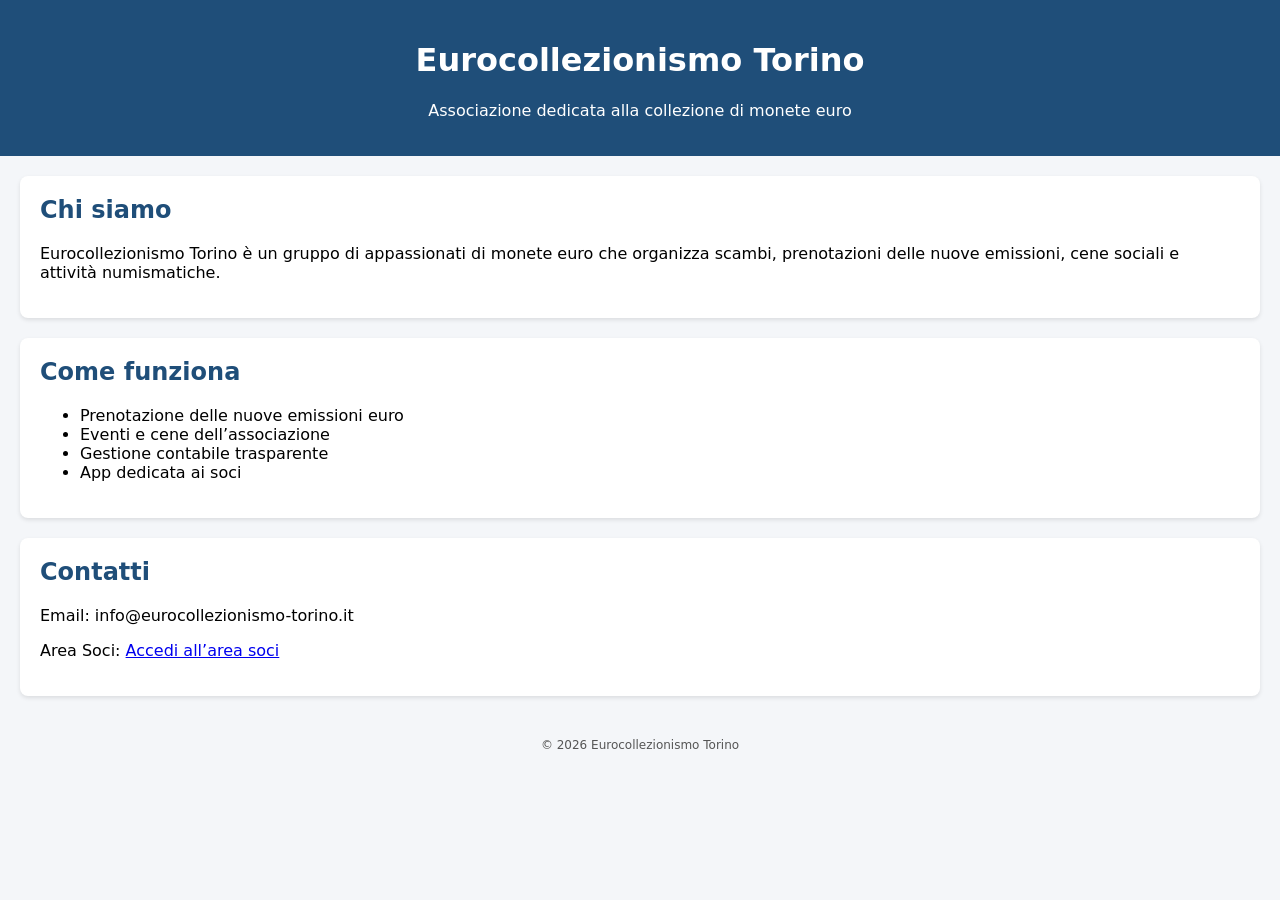
==== index.html @ b510346f "Add files via upload" ====
<!DOCTYPE html>
<html lang="it">
<head>
  <meta charset="UTF-8">
  <title>Eurocollezionismo Torino</title>
  <meta name="viewport" content="width=device-width, initial-scale=1">
  <link rel="stylesheet" href="style.css">
</head>
<body>

<header>
  <h1>Eurocollezionismo Torino</h1>
  <p>Associazione dedicata alla collezione di monete euro</p>
</header>

<section>
  <h2>Chi siamo</h2>
  <p>Eurocollezionismo Torino è un gruppo di appassionati di monete euro che organizza scambi, prenotazioni delle nuove emissioni, cene sociali e attività numismatiche.</p>
</section>

<section>
  <h2>Come funziona</h2>
  <ul>
    <li>Prenotazione delle nuove emissioni euro</li>
    <li>Eventi e cene dell’associazione</li>
    <li>Gestione contabile trasparente</li>
    <li>App dedicata ai soci</li>
  </ul>
</section>

<section>
  <h2>Contatti</h2>
  <p>Email: info@eurocollezionismo-torino.it</p>
  <p>Area Soci: <a href="#">Accedi all’area soci</a></p>
</section>

<footer>
  <p>© 2026 Eurocollezionismo Torino</p>
</footer>

</body>
</html>
---- style.css ----
body {
  font-family: system-ui, sans-serif;
  margin: 0;
  background: #f4f6f9;
}

header {
  background: #1f4e79;
  color: white;
  padding: 20px;
  text-align: center;
}

section {
  background: white;
  margin: 20px;
  padding: 20px;
  border-radius: 8px;
  box-shadow: 0 2px 4px rgba(0,0,0,0.1);
}

h2 {
  margin-top: 0;
  color: #1f4e79;
}

footer {
  text-align: center;
  padding: 10px;
  font-size: 12px;
  color: #555;
}
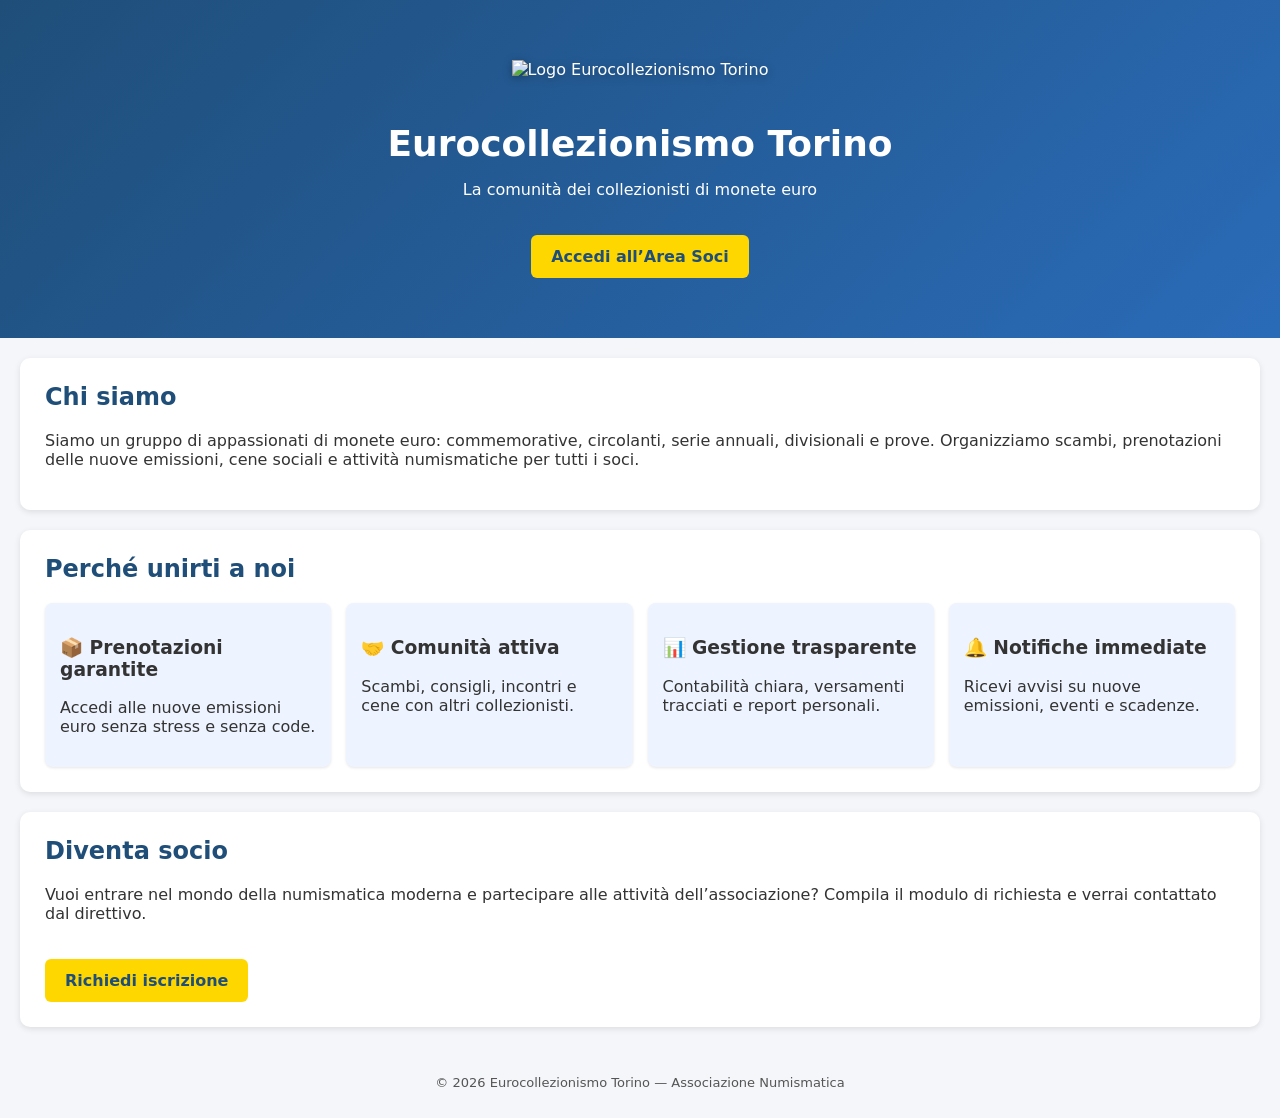
==== commit 897465ef: "Add files via upload" ====
--- a/index.html
+++ b/index.html
@@ -8,34 +8,55 @@
 </head>
 <body>
 
-<header>
+<header class="hero">
+  <img src="img/logo.png" alt="Logo Eurocollezionismo Torino" class="logo">
   <h1>Eurocollezionismo Torino</h1>
-  <p>Associazione dedicata alla collezione di monete euro</p>
+  <p>La comunità dei collezionisti di monete euro</p>
+  <a class="cta-button" href="#">Accedi all’Area Soci</a>
 </header>
 
 <section>
   <h2>Chi siamo</h2>
-  <p>Eurocollezionismo Torino è un gruppo di appassionati di monete euro che organizza scambi, prenotazioni delle nuove emissioni, cene sociali e attività numismatiche.</p>
+  <p>
+    Siamo un gruppo di appassionati di monete euro: commemorative, circolanti, serie annuali,
+    divisionali e prove. Organizziamo scambi, prenotazioni delle nuove emissioni, cene sociali
+    e attività numismatiche per tutti i soci.
+  </p>
 </section>
 
 <section>
-  <h2>Come funziona</h2>
-  <ul>
-    <li>Prenotazione delle nuove emissioni euro</li>
-    <li>Eventi e cene dell’associazione</li>
-    <li>Gestione contabile trasparente</li>
-    <li>App dedicata ai soci</li>
-  </ul>
+  <h2>Perché unirti a noi</h2>
+  <div class="grid">
+    <div class="card">
+      <h3>📦 Prenotazioni garantite</h3>
+      <p>Accedi alle nuove emissioni euro senza stress e senza code.</p>
+    </div>
+    <div class="card">
+      <h3>🤝 Comunità attiva</h3>
+      <p>Scambi, consigli, incontri e cene con altri collezionisti.</p>
+    </div>
+    <div class="card">
+      <h3>📊 Gestione trasparente</h3>
+      <p>Contabilità chiara, versamenti tracciati e report personali.</p>
+    </div>
+    <div class="card">
+      <h3>🔔 Notifiche immediate</h3>
+      <p>Ricevi avvisi su nuove emissioni, eventi e scadenze.</p>
+    </div>
+  </div>
 </section>
 
 <section>
-  <h2>Contatti</h2>
-  <p>Email: info@eurocollezionismo-torino.it</p>
-  <p>Area Soci: <a href="#">Accedi all’area soci</a></p>
+  <h2>Diventa socio</h2>
+  <p>
+    Vuoi entrare nel mondo della numismatica moderna e partecipare alle attività dell’associazione?
+    Compila il modulo di richiesta e verrai contattato dal direttivo.
+  </p>
+  <a class="cta-button" href="#">Richiedi iscrizione</a>
 </section>
 
 <footer>
-  <p>© 2026 Eurocollezionismo Torino</p>
+  <p>© 2026 Eurocollezionismo Torino — Associazione Numismatica</p>
 </footer>
 
 </body>
--- a/style.css
+++ b/style.css
@@ -2,21 +2,38 @@
   font-family: system-ui, sans-serif;
   margin: 0;
   background: #f4f6f9;
+  color: #333;
 }
 
-header {
-  background: #1f4e79;
+.hero {
+  background: linear-gradient(135deg, #1f4e79, #2a6bb8);
   color: white;
-  padding: 20px;
+  padding: 60px 20px;
   text-align: center;
+}
+
+.hero h1 {
+  font-size: 36px;
+  margin-bottom: 10px;
+}
+
+.cta-button {
+  display: inline-block;
+  background: #ffd700;
+  color: #1f4e79;
+  padding: 12px 20px;
+  border-radius: 6px;
+  font-weight: bold;
+  text-decoration: none;
+  margin-top: 20px;
 }
 
 section {
   background: white;
   margin: 20px;
-  padding: 20px;
-  border-radius: 8px;
-  box-shadow: 0 2px 4px rgba(0,0,0,0.1);
+  padding: 25px;
+  border-radius: 10px;
+  box-shadow: 0 2px 6px rgba(0,0,0,0.1);
 }
 
 h2 {
@@ -24,9 +41,33 @@
   color: #1f4e79;
 }
 
+.grid {
+  display: grid;
+  grid-template-columns: repeat(auto-fit, minmax(220px, 1fr));
+  gap: 15px;
+}
+
+.card {
+  background: #eef4ff;
+  padding: 15px;
+  border-radius: 8px;
+  box-shadow: 0 1px 3px rgba(0,0,0,0.1);
+}
+
+.features li {
+  margin: 8px 0;
+  font-size: 16px;
+}
+
 footer {
   text-align: center;
-  padding: 10px;
-  font-size: 12px;
+  padding: 15px;
+  font-size: 13px;
   color: #555;
 }
+.logo {
+  width: 120px;
+  height: auto;
+  margin-bottom: 20px;
+  filter: drop-shadow(0 2px 4px rgba(0,0,0,0.3));
+}
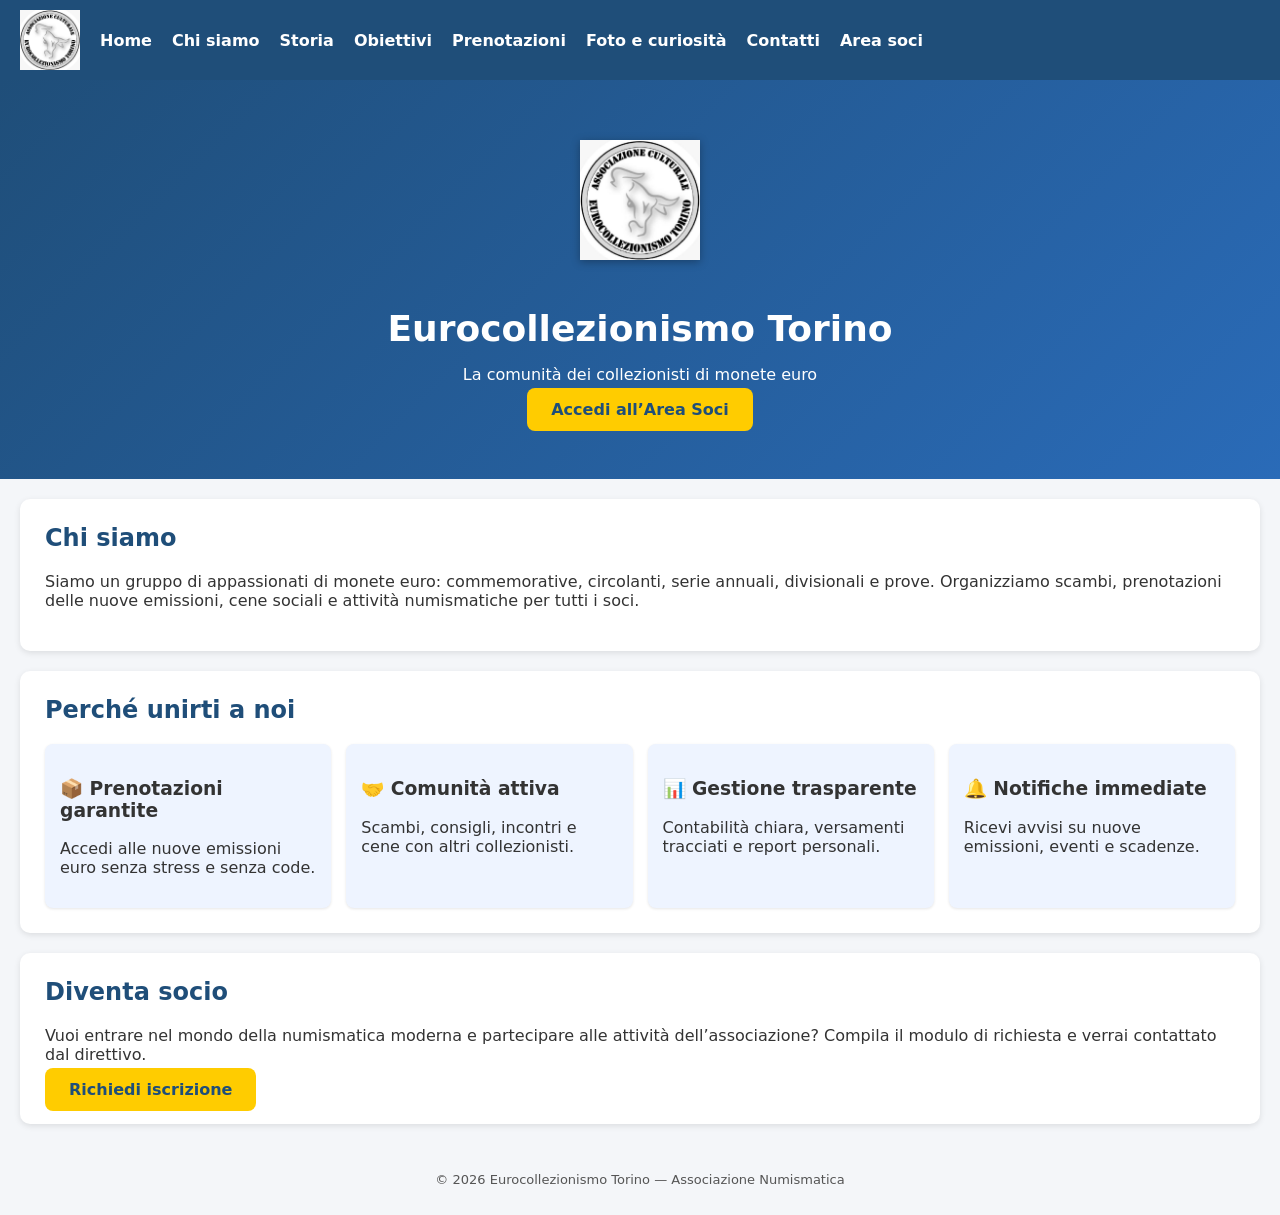
==== commit fcd739f2: "Add files via upload" ====
--- a/index.html
+++ b/index.html
@@ -7,12 +7,26 @@
   <link rel="stylesheet" href="style.css">
 </head>
 <body>
+<nav class="navbar">
+  <img src="img/logo.jpg" class="logo-small" alt="Logo">
+  <ul>
+    <li><a href="index.html">Home</a></li>
+    <li><a href="chi-siamo.html">Chi siamo</a></li>
+    <li><a href="storia.html">Storia</a></li>
+    <li><a href="obiettivi.html">Obiettivi</a></li>
+    <li><a href="prenotazioni.html">Prenotazioni</a></li>
+    <li><a href="foto-curiosita.html">Foto e curiosità</a></li>
+    <li><a href="contatti.html">Contatti</a></li>
+    <li><a href="area-soci.html">Area soci</a></li>
+  </ul>
+</nav>
 
 <header class="hero">
-  <img src="img/logo.png" alt="Logo Eurocollezionismo Torino" class="logo">
+  <img src="img/logo.jpg" alt="Logo Eurocollezionismo Torino" class="logo">
   <h1>Eurocollezionismo Torino</h1>
   <p>La comunità dei collezionisti di monete euro</p>
-  <a class="cta-button" href="#">Accedi all’Area Soci</a>
+  <a class="cta-button" href="area-soci.html">Accedi all’Area Soci</a>
+
 </header>
 
 <section>
@@ -52,7 +66,7 @@
     Vuoi entrare nel mondo della numismatica moderna e partecipare alle attività dell’associazione?
     Compila il modulo di richiesta e verrai contattato dal direttivo.
   </p>
-  <a class="cta-button" href="#">Richiedi iscrizione</a>
+  <a class="cta-button" href="richiedi-iscrizione.html">Richiedi iscrizione</a>
 </section>
 
 <footer>
--- a/style.css
+++ b/style.css
@@ -18,14 +18,17 @@
 }
 
 .cta-button {
-  display: inline-block;
-  background: #ffd700;
+  background-color: #ffcc00;
   color: #1f4e79;
-  padding: 12px 20px;
-  border-radius: 6px;
   font-weight: bold;
+  padding: 12px 24px;
+  border-radius: 8px;
   text-decoration: none;
-  margin-top: 20px;
+  transition: background-color 0.3s;
+}
+
+.cta-button:hover {
+  background-color: #ffd633;
 }
 
 section {
@@ -71,3 +74,31 @@
   margin-bottom: 20px;
   filter: drop-shadow(0 2px 4px rgba(0,0,0,0.3));
 }
+
+.navbar {
+  background: #1f4e79;
+  padding: 10px 20px;
+  display: flex;
+  align-items: center;
+  gap: 20px;
+}
+
+.logo-small {
+  width: 60px;
+  height: auto;
+}
+
+.navbar ul {
+  list-style: none;
+  display: flex;
+  gap: 20px;
+  margin: 0;
+  padding: 0;
+}
+
+.navbar a {
+  color: white;
+  text-decoration: none;
+  font-weight: bold;
+}
+
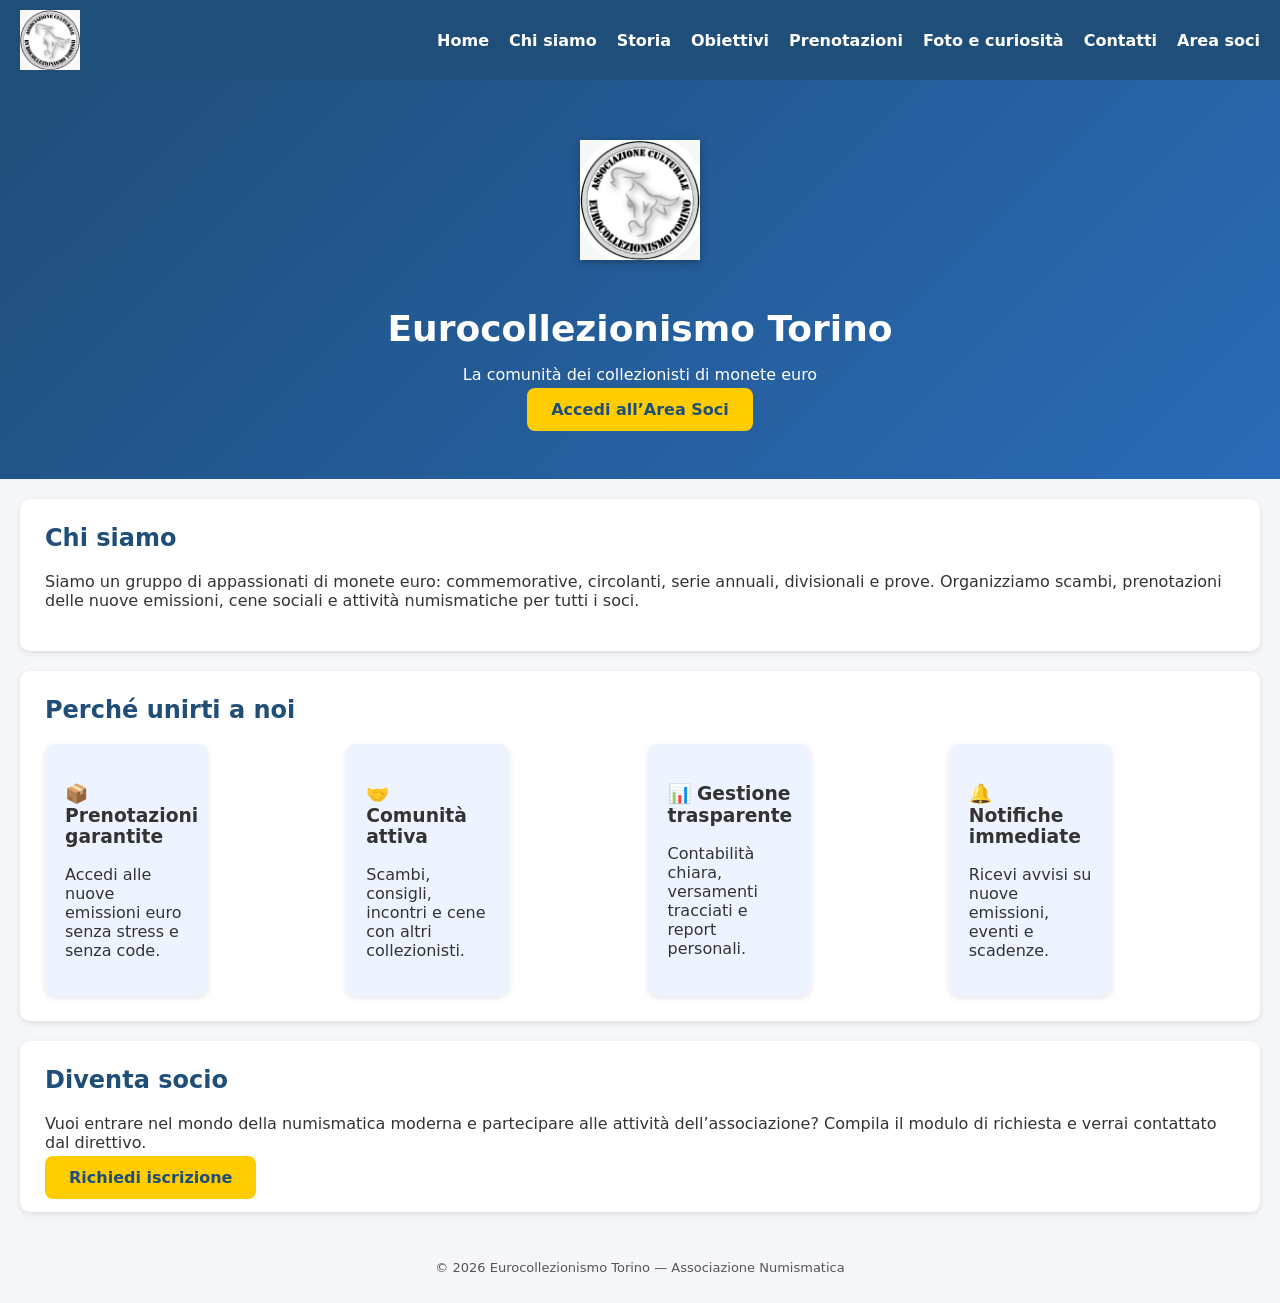
==== commit 47389c9a: "Add files via upload" ====
--- a/index.html
+++ b/index.html
@@ -1,15 +1,36 @@
 <!DOCTYPE html>
 <html lang="it">
 <head>
+<meta name="viewport" content="width=device-width, initial-scale=1.0">
+
   <meta charset="UTF-8">
   <title>Eurocollezionismo Torino</title>
   <meta name="viewport" content="width=device-width, initial-scale=1">
   <link rel="stylesheet" href="style.css">
 </head>
+
+<script>
+  function toggleMenu() {
+    const menu = document.getElementById("menu");
+    const hamburger = document.querySelector(".hamburger");
+
+    menu.classList.toggle("show");
+    hamburger.classList.toggle("active");
+  }
+</script>
+
 <body>
+
 <nav class="navbar">
-  <img src="img/logo.jpg" class="logo-small" alt="Logo">
-  <ul>
+  <img src="img/logo.jpg" class="logo-small" alt="Logo Eurocollezionismo Torino">
+
+  <div class="hamburger" onclick="toggleMenu()">
+    <span></span>
+    <span></span>
+    <span></span>
+  </div>
+
+  <ul id="menu">
     <li><a href="index.html">Home</a></li>
     <li><a href="chi-siamo.html">Chi siamo</a></li>
     <li><a href="storia.html">Storia</a></li>
@@ -20,6 +41,7 @@
     <li><a href="area-soci.html">Area soci</a></li>
   </ul>
 </nav>
+
 
 <header class="hero">
   <img src="img/logo.jpg" alt="Logo Eurocollezionismo Torino" class="logo">
@@ -73,5 +95,6 @@
   <p>© 2026 Eurocollezionismo Torino — Associazione Numismatica</p>
 </footer>
 
+<script src="include-navbar.js"></script>
 </body>
 </html>
--- a/style.css
+++ b/style.css
@@ -76,11 +76,12 @@
 }
 
 .navbar {
-  background: #1f4e79;
+  background-color: #1f4e79;
+  color: white;
+  display: flex;
+  justify-content: space-between;
+  align-items: center;
   padding: 10px 20px;
-  display: flex;
-  align-items: center;
-  gap: 20px;
 }
 
 .logo-small {
@@ -101,4 +102,131 @@
   text-decoration: none;
   font-weight: bold;
 }
-
+.page-container {
+  max-width: 900px;
+  margin: 40px auto;
+  padding: 20px;
+}
+
+.card-container {
+  display: flex;
+  flex-wrap: wrap;
+  gap: 20px;
+  margin: 20px 0;
+}
+
+.card {
+  background: #eef4ff;
+  padding: 20px;
+  border-radius: 10px;
+  width: calc(50% - 20px);
+  box-shadow: 0 2px 6px rgba(0,0,0,0.1);
+}
+
+.values-list, .activities-list {
+  margin-left: 20px;
+  line-height: 1.8;
+}
+.hero {
+  background-color: #1f4e79;
+  color: white;
+  text-align: center;
+  padding: 60px 20px;
+}
+
+.hero-content h1 {
+  font-size: 2.5em;
+  margin-bottom: 10px;
+}
+
+.hero-content p {
+  font-size: 1.2em;
+  opacity: 0.9;
+}
+
+.content-section {
+  max-width: 900px;
+  margin: 40px auto;
+  padding: 20px;
+}
+
+.card-container {
+  display: flex;
+  flex-wrap: wrap;
+  gap: 20px;
+  margin: 20px 0;
+}
+
+.card {
+  background: #eef4ff;
+  padding: 20px;
+  border-radius: 10px;
+  width: calc(50% - 20px);
+  box-shadow: 0 2px 6px rgba(0,0,0,0.1);
+}
+
+.values-list, .activities-list {
+  margin-left: 20px;
+  line-height: 1.8;
+}
+/* --- MENU HAMBURGER --- */
+.hamburger {
+  display: none;
+  flex-direction: column;
+  cursor: pointer;
+  margin-right: 20px;
+}
+
+.hamburger span {
+  height: 3px;
+  width: 25px;
+  background: white;
+  margin: 4px 0;
+  transition: 0.4s;
+}
+
+/* Animazione X */
+.hamburger.active span:nth-child(1) {
+  transform: rotate(45deg) translate(5px, 5px);
+}
+.hamburger.active span:nth-child(2) {
+  opacity: 0;
+}
+.hamburger.active span:nth-child(3) {
+  transform: rotate(-45deg) translate(6px, -6px);
+}
+
+/* --- VERSIONE MOBILE --- */
+@media (max-width: 768px) {
+  .navbar {
+    display: flex;
+    justify-content: space-between;
+    align-items: center;
+  }
+
+  .hamburger {
+    display: flex;
+  }
+
+  .navbar ul {
+    display: none;
+    flex-direction: column;
+    width: 100%;
+    background-color: #1f4e79;
+    padding: 20px 0;
+    margin: 0;
+  }
+
+  .navbar ul.show {
+    display: flex;
+  }
+
+  .navbar ul li {
+    margin: 10px 0;
+    text-align: center;
+  }
+
+  .navbar ul li a {
+    font-size: 1.2em;
+  }
+}
